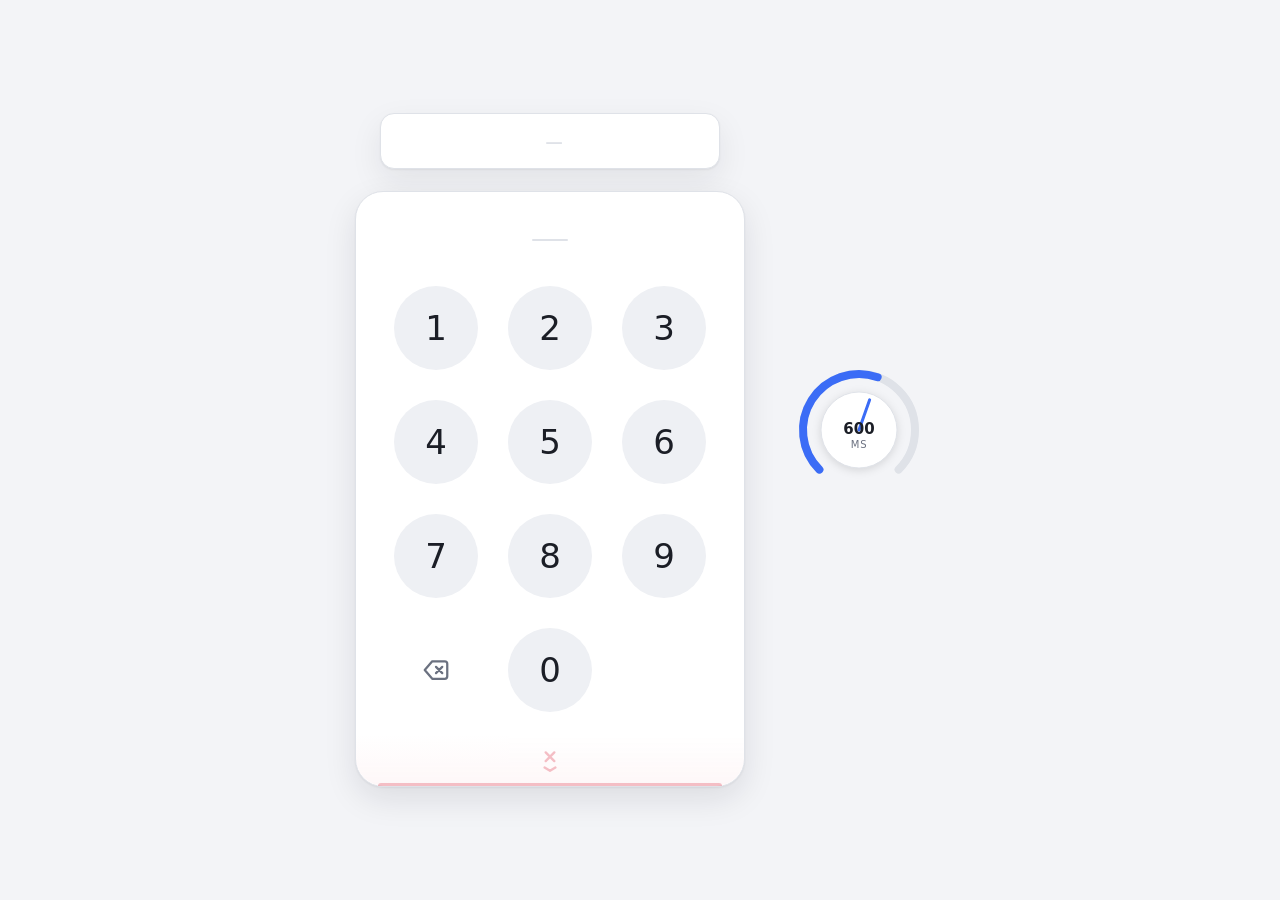
==== demo/index.html @ d72766e8 "Quick Pin: hover-to-enter PIN pad as Chrome and Firefox extensions Dial pad that registers a digit a" ====
<!doctype html>
<html lang="en">
<head>
<meta charset="utf-8">
<meta name="viewport" content="width=device-width, initial-scale=1">
<title>Quick Pin</title>
<style>
  :root { --bg: #f3f4f7; --surface: #fff; --ink: #1b1e26; --line: #dfe2e8; --ok: #1f9d6b;
          --shadow: 0 1px 2px rgba(20,24,40,.06), 0 12px 32px rgba(20,24,40,.08); }
  @media (prefers-color-scheme: dark) {
    :root { --bg: #0f1116; --surface: #181b22; --ink: #e9ebf0; --line: #2a2f3a; --ok: #3ccf91;
            --shadow: 0 1px 2px rgba(0,0,0,.4), 0 16px 40px rgba(0,0,0,.35); }
  }
  * { box-sizing: border-box; }
  html, body { margin: 0; min-height: 100%; }
  body {
    background: var(--bg); color: var(--ink);
    font-family: ui-sans-serif, system-ui, -apple-system, "Segoe UI", Roboto, sans-serif;
    display: flex; align-items: center; justify-content: center;
    min-height: 100vh; padding: 24px 16px; user-select: none;
  }
  .stage { display: flex; gap: 48px; align-items: center; flex-wrap: wrap; justify-content: center; }
  .col { display: flex; flex-direction: column; align-items: center; gap: 22px; }
  .output {
    width: 100%; max-width: 340px; height: 56px; border-radius: 14px;
    background: var(--surface); border: 1px solid var(--line); box-shadow: var(--shadow);
    display: flex; align-items: center; justify-content: center; position: relative;
    font: 500 26px/1 ui-monospace, "SF Mono", Menlo, Consolas, monospace; letter-spacing: .32em;
    transition: border-color .3s, box-shadow .3s;
  }
  .output .val { padding-left: .32em; }
  .output .val:empty::before { content: "—"; color: var(--line); letter-spacing: 0; }
  .output.flash { border-color: var(--ok); box-shadow: 0 0 0 4px color-mix(in srgb, var(--ok) 18%, transparent), var(--shadow); }
  .output.flash .val { animation: settle .5s cubic-bezier(.2,.9,.3,1.3); }
  .output .check { position: absolute; right: 16px; width: 20px; height: 20px; opacity: 0; color: var(--ok);
    transform: scale(.4); transition: opacity .25s, transform .35s cubic-bezier(.2,.9,.3,1.4); }
  .output.flash .check { opacity: 1; transform: scale(1); }
  @keyframes settle { 0% { transform: translateY(14px); opacity: 0; } 100% { transform: none; opacity: 1; } }
  @media (max-width: 520px) { body .qp { --key: 68px; --gap: 22px; } }
</style>
</head>
<body>
<div class="stage">
  <div class="col">
    <div class="output" id="output">
      <span class="val" id="outVal"></span>
      <svg class="check" viewBox="0 0 24 24" fill="none" stroke="currentColor" stroke-width="2.6" stroke-linecap="round" stroke-linejoin="round"><path d="M5 12.5l4.5 4.5L19 7.5"/></svg>
    </div>
    <div id="padHost"></div>
  </div>
  <div id="dialHost"></div>
</div>
<script src="../src/pad.js"></script>
<script src="knob.js"></script>
<script>
  const output = document.getElementById('output');
  const outVal = document.getElementById('outVal');
  let saved = 600;
  try { const s = parseInt(localStorage.getItem('quickpin.linger'), 10); if (s >= 120 && s <= 2000) saved = s; } catch (e) {}

  const pad = QuickPinPad.create(document.getElementById('padHost'), {
    linger: saved,
    onSubmit(pin) {
      outVal.textContent = pin;
      output.classList.remove('flash'); void output.offsetWidth; output.classList.add('flash');
      clearTimeout(output.t);
      output.t = setTimeout(() => output.classList.remove('flash'), 1400);
    },
  });
  QuickPinKnob.create(document.getElementById('dialHost'), {
    value: saved,
    onChange(ms) {
      pad.setLinger(ms);
      try { localStorage.setItem('quickpin.linger', ms); } catch (e) {}
    },
  });
</script>
</body>
</html>
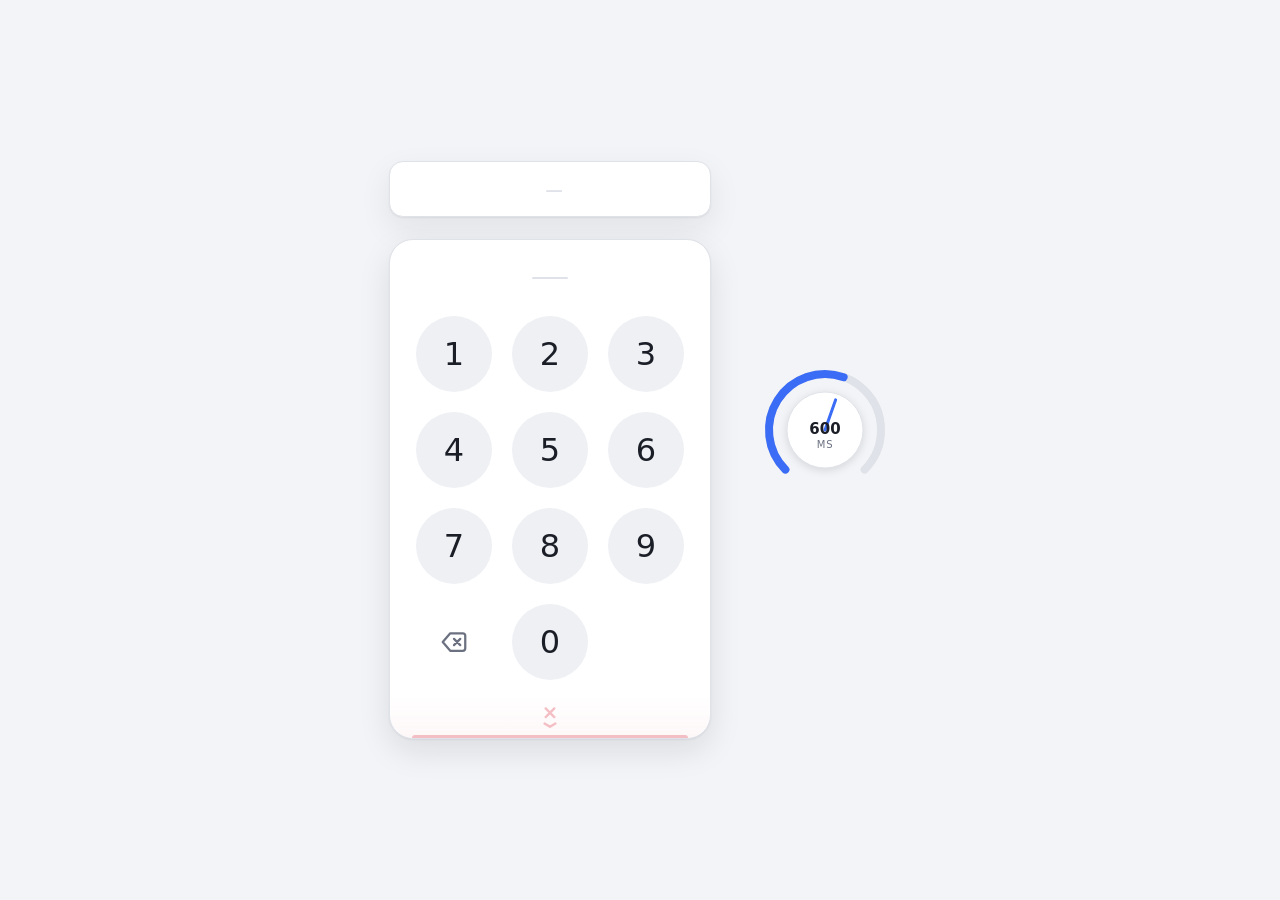
==== commit 171b43e9: "tighten" ====
--- a/demo/index.html
+++ b/demo/index.html
@@ -36,7 +36,7 @@
     transform: scale(.4); transition: opacity .25s, transform .35s cubic-bezier(.2,.9,.3,1.4); }
   .output.flash .check { opacity: 1; transform: scale(1); }
   @keyframes settle { 0% { transform: translateY(14px); opacity: 0; } 100% { transform: none; opacity: 1; } }
-  @media (max-width: 520px) { body .qp { --key: 68px; --gap: 22px; } }
+  @media (max-width: 520px) { body .qp { --key: 64px; --gap: 16px; } }
 </style>
 </head>
 <body>
